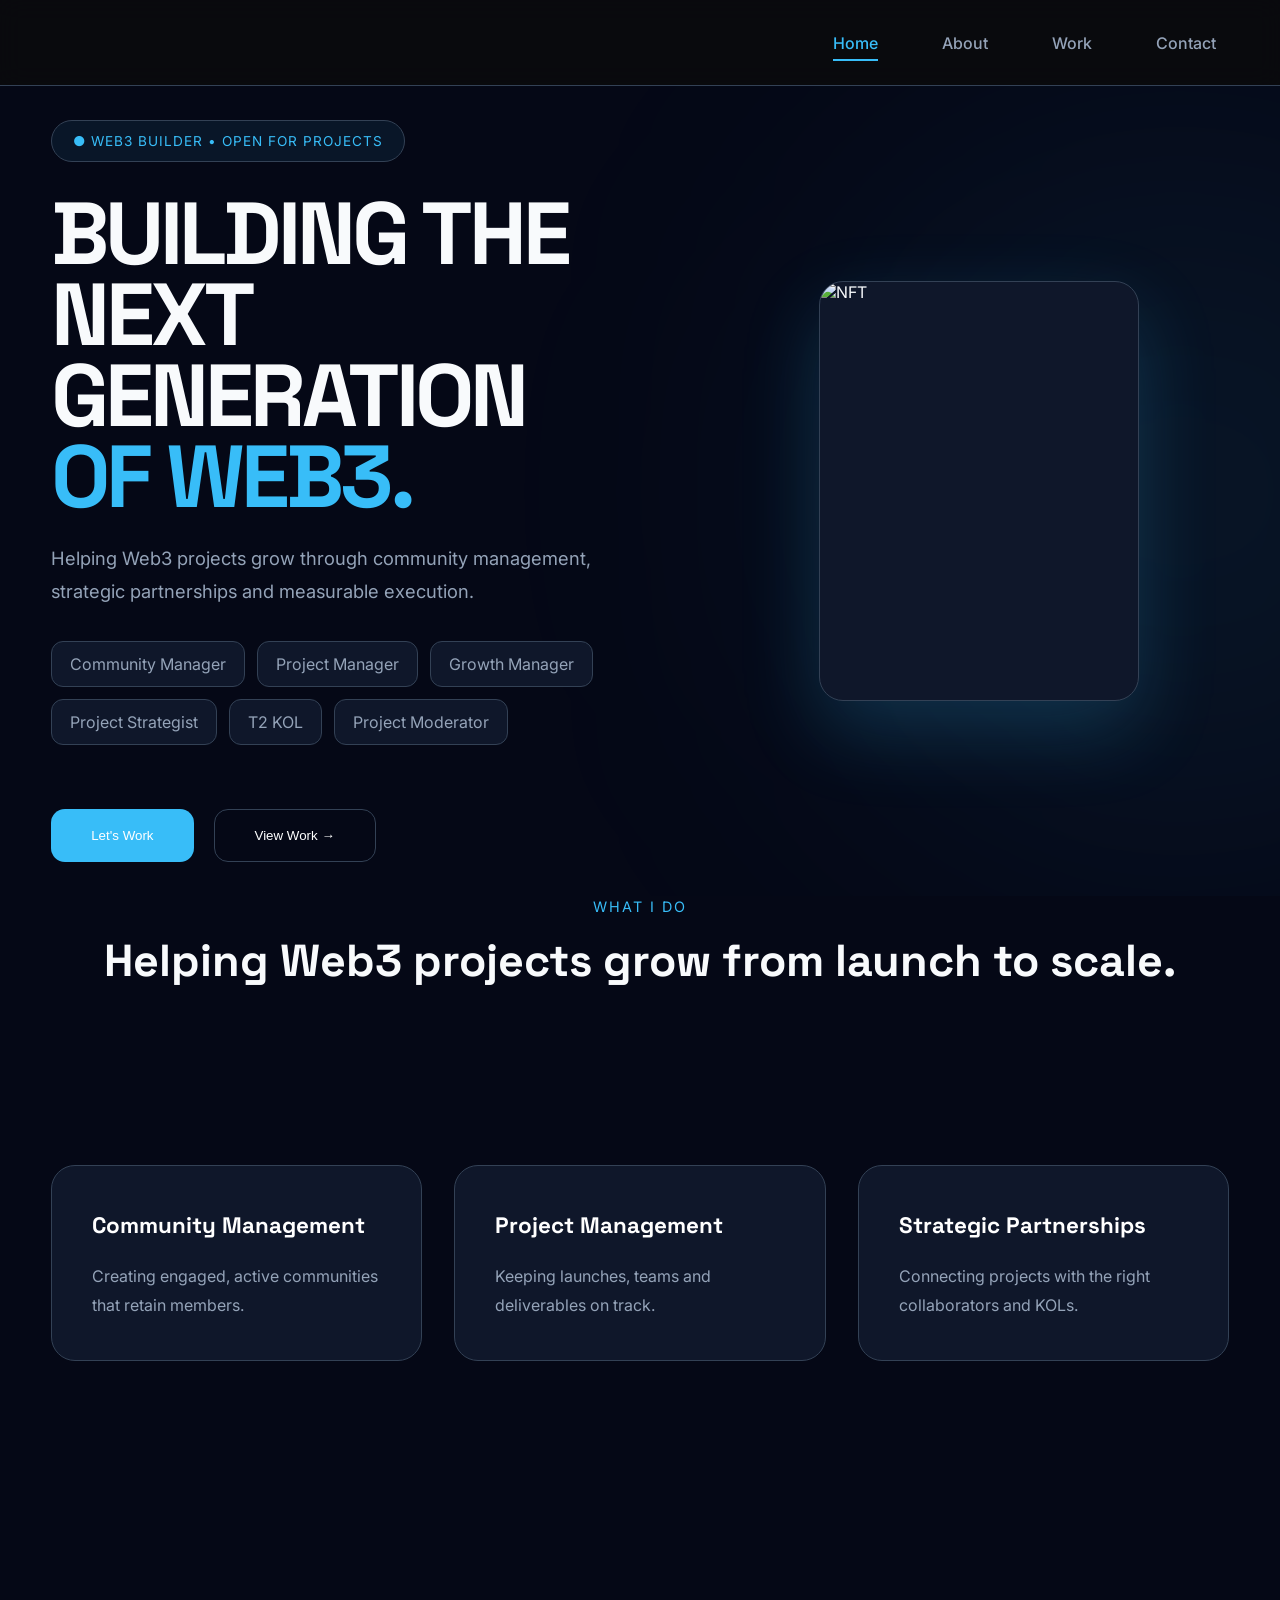
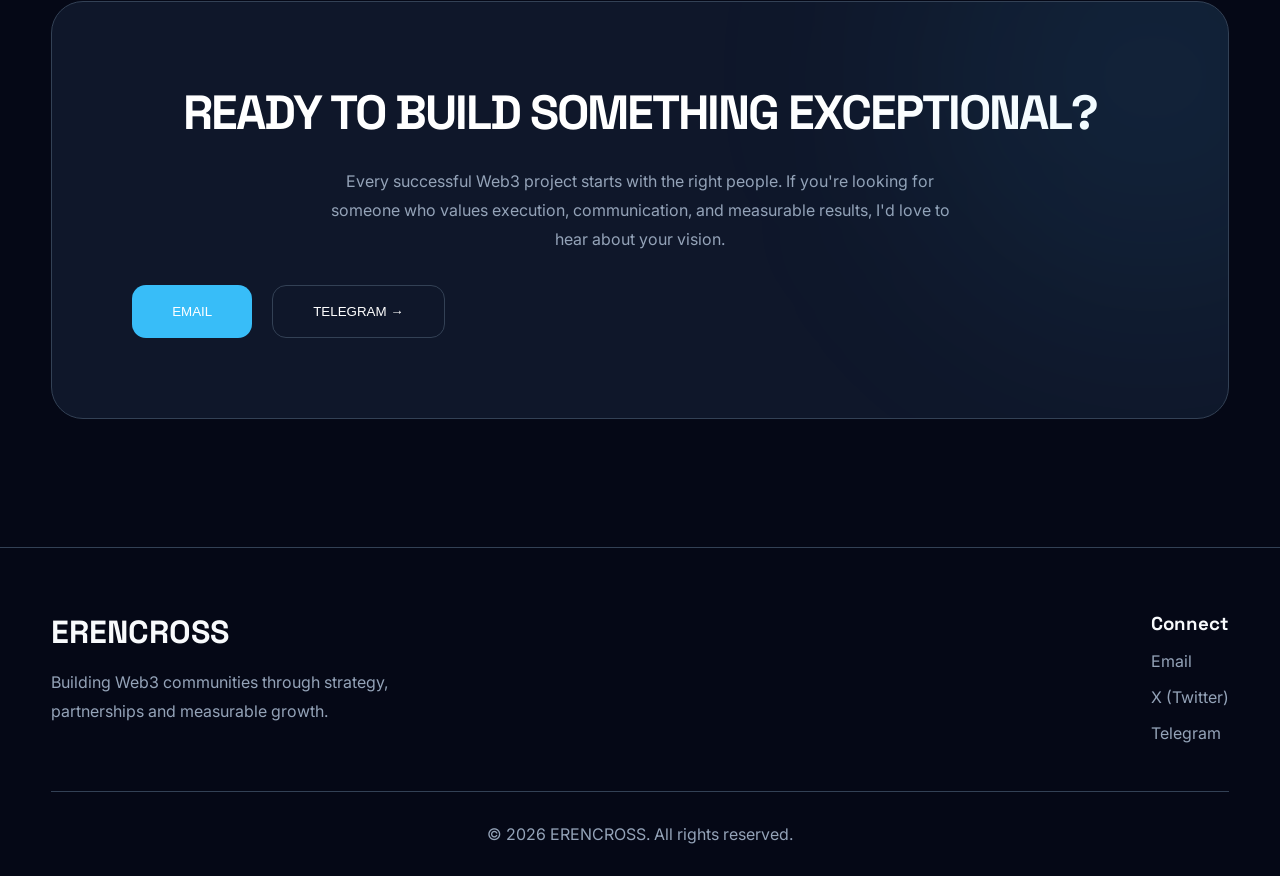
==== index.html @ 11752c8b "initial website commit" ====
<!DOCTYPE html>
<html lang="en">
<head>
    <meta charset="UTF-8">
    <meta name="viewport" content="width=device-width, initial-scale=1.0">
    <title>Document</title>


    <link rel="preconnect" href="https://fonts.googleapis.com">
<link rel="preconnect" href="https://fonts.gstatic.com" crossorigin>
<link href="https://fonts.googleapis.com/css2?family=Inter:wght@300;400;500;600;700&family=Space+Grotesk:wght@300;400;500;600;700&display=swap" rel="stylesheet">

    <link rel="stylesheet" href="style.css">
</head>
<body>
    <header>
    <nav class="nav-bar">
    <a href="index.html" class="logo">ERENCROSS</a>
    <ul class="nav-links">
    <li>
        <a href="home.html" class="active"> Home</a>
    </li>
 <li>
        <a href="about.html" > About</a>
    </li>
 <li>
        <a href="work.html" > Work</a>
    </li>
     <li>
        <a href="contact.html" >Contact</a>
    </li>
    </ul>
    
    


    </nav>
    </header>







    <section class="hero-section">

    <div class="hero">

        <!-- LEFT SIDE -->
        <div class="hero-content">

            <span class="hero-badge">
                ● WEB3 BUILDER • OPEN FOR PROJECTS
            </span>

            <h1>
               BUILDING THE NEXT <br>
                GENERATION <br>
                <span>OF WEB3.</span>
            </h1>

            <p>
                Helping Web3 projects grow through community management,
                strategic partnerships and measurable execution.
            </p>

            <div class="work-label">

                <span class="label">Community Manager</span>

                <span class="label">Project Manager</span>

                <span class="label">Growth Manager</span>
                <span class="label">Project Strategist</span>

                <span class="label">T2 KOL</span>

                <span class="label">Project Moderator</span>

            </div>

            <div class="buttons">

                <button class="primary">
                    Let's Work
                </button>

                <button class="secondary">
                    View Work →
                </button>

            </div>

        </div>





        <!-- RIGHT SIDE -->

        <div class="hero-image">

            <div class="card-container">

                <div class="card">

                    <div class="front">

                        <img
                            src="/Erencross/images/erennft.jpeg"
                            alt="NFT"
                            class="nft"
                        >

                    </div>

                    <div class="back">

                        <h2>ERENCROSS</h2>

                        <p>
                            Community Builder<br>
                            Web3 Strategist
                        </p>

                    </div>

                </div>

            </div>

        </div>

    </div>

</section>
 <div class="section-heading">
    <span>WHAT I DO</span>
    <h2>Helping Web3 projects grow from launch to scale.</h2>
</div>


<section class="services-wrapper hidden">
    <div class="services-container">
       
        <div class="service-card">
            <h2>Community Management</h2>
            Creating engaged, active communities that retain members.
        </div>
         <div class="service-card">
            <h2>Project Management</h2>
            Keeping launches, teams and deliverables on track.
        </div>
         <div class="service-card">
            <h2>Strategic Partnerships</h2>
           Connecting projects with the right collaborators and KOLs.
        </div>




    </div>
</section>




<section class="CTA hidden">
<h1> READY TO BUILD SOMETHING EXCEPTIONAL?</h1> 
<p>

Every successful Web3 project starts with the right people. 
If you're looking for someone who values execution,
 communication, and measurable results,
 I'd love to hear about your vision.
</p>
  <div class="buttons">

                <button class="primary">
                    EMAIL
                </button>

                <button class="secondary">
                   TELEGRAM →
                </button>

            </div>
 
             



</section>













<footer class="hidden">

    <div class="footer-container">

        <div class="footer-brand">

            <a href="index.html" class="footer-logo">
                ERENCROSS
            </a>

            <p>
                Building Web3 communities through strategy,
                partnerships and measurable growth.
            </p>

        </div>


        <div class="footer-links">

            <h3>Connect</h3>

            <ul>

                <li>
                    <a href="mailto:ereninvestor@gmail.com">
                        Email
                    </a>
                </li>

                <li>
                    <a href="https://x.com/erencross_1?s=21" target="_blank">
                        X (Twitter)
                    </a>
                </li>

                <li>
                    <a href="#">
                        Telegram
                    </a>
                </li>

            </ul>

        </div>

    </div>

    <div class="footer-bottom">

        <p>
            © 2026 ERENCROSS. All rights reserved.
        </p>

    </div>

</footer>

    <script src="script.js"></script>
</body>
</html>
---- style.css ----
:root{
    --bg: #050816;
    --surface: #0F172A;
    --surface-light: #1E293B;

    --text: #F8FAFC;
    --muted: #94A3B8;

    --accent: #38BDF8;
    --accent-hover: #7DD3FC;

    --border: #334155;

    --shadow: rgba(56,189,248,.2);
}



*{
    margin: 0;
    padding: 0;
    box-sizing: border-box;
}
html{
    scroll-behavior: smooth;
}

body{
   background:var(--bg);
   font-family: "Inter", sans-serif;

}

h1,
h2,
h3 {
    font-family: "Space Grotesk", sans-serif;
}
.active{
    color: var(--accent);
}


.logo{
    background-image: url(/Erencross/images/goku.im.webp);
    background-repeat: no-repeat;
    background-size: cover;
    -webkit-text-fill-color: transparent;
    background-clip: text;
    font-size: 2rem;
    letter-spacing: -1px;
    font-weight: 700;
    transition:.4s ease;
}

.logo:hover{

    transform:scale(1.05);

    filter:drop-shadow(0 0 10px rgba(56,189,248,.5));

}





ul{
    list-style: none;
}
a{
    text-decoration: none;
    color: inherit;
}


header{
    width: 100%;
    border-bottom: 1px solid var(--border);
     position:sticky;
    top:0;

    background:rgba(11,11,11,.75);

    backdrop-filter:blur(12px);
    -webkit-backdrop-filter:blur(12px);

    z-index:1000;
}
.nav-bar{
    width:min(1200px,90%);
    height:85px;

    margin:auto;

    display:flex;
    justify-content:space-between;
    align-items:center;

}
.nav-links{
    display:flex;
    align-items:center;
    gap:4rem;
}

.nav-links a{
    color:var(--muted);
    font-size:1rem;
    font-weight:500;

    transition:.3s ease;
}


.nav-links a{
    position:relative;
}

.nav-links a::after{
    content:"";

    position:absolute;
    left:0;
    bottom:-8px;

    width:0%;
    height:2px;

    background:var(--accent);

    transition:.35s ease;
}

.nav-links a:hover{
    color:var(--text);
}

.nav-links a:hover::after{
    width:100%;
}

.active{
    color:var(--accent)!important;
}

.active::after{
    width:100%!important;
}

.hero-section{
    color: var(--text);
     min-height:calc(100vh - 90px);

    display:flex;
    align-items:center;
    position:relative;

    overflow:hidden;

}

.hero-section::before{

    content:"";

    position:absolute;

    width:700px;

    height:700px;

    border-radius:50%;

    background:rgba(56,189,248,.08);

    filter:blur(150px);

    right:-250px;

    top:50%;

    transform:translateY(-50%);

}
.hero{

    width:min(1200px,92%);
    margin:auto;

    display:grid;
    grid-template-columns:1.2fr 1fr;

    align-items:center;

    gap:5rem;
}
.hero-content{
    display:flex;
    flex-direction:column;
    justify-content:center;
}
.hero-badge{
    display:inline-flex;
    align-self:flex-start;

    padding:.75rem 1.3rem;

    border:1px solid var(--border);

    border-radius:999px;

    background:rgba(56,189,248,.08);

    color:var(--accent);

    font-size:.85rem;

    letter-spacing:1px;

    margin-bottom:2rem;
}
.hero-content h1{

    font-size:5.5rem;

    line-height:.92;

    font-weight:700;

    letter-spacing:-4px;

    margin-bottom:1.5rem;
}
.hero-content h1 span{

    color:var(--accent);

}
.hero-content p{

    max-width:560px;

    color:var(--muted);

    font-size:1.15rem;

    line-height:1.8;
}
.hero-image{

    display:flex;

    justify-content:center;

    align-items:center;

}
.nft{

    width:100%;

    height:100%;

    object-fit:cover;
}


.card-container{

    width:320px;
    height:420px;

    perspective:1200px;

}
.card{
    position: absolute;
    width:320px;
    height:420px;
    transform-style:preserve-3d ;
    transition: all 0.5s ease;
    background-color: #94A3B8;
     border-radius:24px;

    overflow:hidden;

    border:1px solid var(--border);

    background:var(--surface);

    box-shadow:0 30px 80px var(--shadow);

}
.card:hover{
    transform: rotateY(180deg);
}
.front{
   
     width:320px;
    height:420px;
    
   backface-visibility: hidden;

}
.back{
  
      width:320px;
    height:420px;
    
   backface-visibility: hidden;
  transform: rotateY(180deg);

}
.front,
.back{

    position:absolute;

    inset:0;

    backface-visibility:hidden;

}

.work-label{

    display:flex;

    flex-wrap:wrap;

    gap:12px;

    margin:2rem 0;

}

.label{

    padding:12px 18px;

    border:1px solid var(--border);

    border-radius:12px;

    color:var(--muted);

    background:var(--surface);

    transition:.3s;

}


.label:hover{

    border-color:var(--accent);

    color:white;

    transform:translateY(-3px);

}


.buttons{

    display:flex;

    gap:20px;

    margin-top:2rem;
     font-family:inherit;

    font-size:1rem;

    transition:.35s ease;

}

.primary{

    background:var(--accent);

    color:white;

    border:none;

    padding:18px 40px;

    border-radius:14px;

    cursor:pointer;

}


.secondary{

    background:transparent;

    color:white;

    border:1px solid var(--border);

    padding:18px 40px;

    border-radius:14px;

    cursor:pointer;

}
.primary:hover{

    transform:translateY(-4px);

    background:var(--accent-hover);

    box-shadow:0 15px 40px var(--shadow);

}
.secondary:hover{

    transform:translateY(-4px);

    border-color:var(--accent);

    background:rgba(56,189,248,.08);

}


.CTA{

    width:min(1200px,92%);

    margin:8rem auto;

    padding:5rem;

    background:var(--surface);

    border:1px solid var(--border);

    border-radius:32px;

    text-align:center;

    color:white;

    position:relative;

    overflow:hidden;
}

.CTA::before{

    content:"";

    position:absolute;

    width:450px;

    height:450px;

    border-radius:50%;

    background:rgba(56,189,248,.08);

    filter:blur(120px);

    right:-150px;

    top:-150px;

}
.CTA h1{

    font-size:3rem;

    margin-bottom:1.5rem;

    letter-spacing:-2px;
}
.CTA p{

    width:min(650px,100%);

    margin:auto;

    color:var(--muted);

    line-height:1.8;
}

.services-wrapper{
     color: white;
      padding:7rem 0;
}
.services-container{

    width:min(1200px,92%);

    margin:auto;

    display:grid;

    grid-template-columns:repeat(3,1fr);

    gap:2rem;
}
.service-card{

    background:var(--surface);

    border:1px solid var(--border);

    border-radius:24px;

    padding:2.5rem;

    transition:.35s;

}
.service-card:hover{

    transform:translateY(-10px);

    border-color:var(--accent);

}
.service-card h2{

    margin-bottom:1rem;

    color:white;

    font-size:1.4rem;
}
.service-card{

    color:var(--muted);

    line-height:1.8;
}
.section-heading{
    width:min(1200px,92%);
    margin:0 auto 4rem;
    text-align:center;
}

.section-heading span{
    color:var(--accent);
    font-size:.9rem;
    letter-spacing:2px;
    text-transform:uppercase;
}

.section-heading h2{
    margin-top:1rem;
    font-size:2.8rem;
    color:var(--text);
}
footer{

    margin-top:8rem;

    border-top:1px solid var(--border);

    padding:4rem 0 2rem;

}
.footer-container{

    width:min(1200px,92%);

    margin:auto;

    display:flex;

    justify-content:space-between;

    gap:4rem;

    flex-wrap:wrap;

}
.footer-logo{

    font-family:"Space Grotesk",sans-serif;

    font-size:2rem;

    font-weight:700;

    color:var(--text);

}
.footer-brand p{

    color:var(--muted);

    max-width:420px;

    margin-top:1rem;

    line-height:1.8;

}
.footer-links h3{

    margin-bottom:1rem;

    color:var(--text);

}
.footer-links ul{

    display:flex;

    flex-direction:column;

    gap:1rem;

}
.footer-links a{

    color:var(--muted);

    transition:.3s;

}
.footer-links a:hover{

    color:var(--accent);

    padding-left:6px;

}
.footer-bottom{

    width:min(1200px,92%);

    margin:3rem auto 0;

    padding-top:2rem;

    border-top:1px solid var(--border);

    text-align:center;

    color:var(--muted);

}



/*MY ANIMATIONS YAY*/


.hero-content{

animation:fadeLeft 1s ease forwards;

}

.hero-image{

animation:fadeRight 1s ease forwards;

}
@keyframes fadeLeft{

from{

opacity:0;
transform:translateX(-60px);

}

to{

opacity:1;
transform:translateX(0);

}

}

@keyframes fadeRight{

from{

opacity:0;
transform:translateX(60px);

}

to{

opacity:1;
transform:translateX(0);

}

}

.card-container{

animation:float 5s ease-in-out infinite;

}
@keyframes float{

0%{

transform:translateY(0);

}

50%{

transform:translateY(-18px);

}

100%{

transform:translateY(0);

}

}

.hero-section::before{

animation:pulse 8s infinite alternate;

}


@keyframes pulse{

from{

transform:translateY(-50%) scale(1);

opacity:.5;

}

to{

transform:translateY(-50%) scale(1.3);

opacity:.9;

}

}

.primary,
.secondary{

transition:.35s;

}

.primary:hover{

transform:translateY(-5px);

box-shadow:0 15px 35px rgba(56,189,248,.35);

}

.secondary:hover{

transform:translateY(-5px);

border-color:var(--accent);

}


header{

animation:dropNav .8s ease;

}

@keyframes dropNav{

from{

opacity:0;

transform:translateY(-30px);

}

to{

opacity:1;

transform:translateY(0);

}

}

.logo:hover{

transform:scale(1.08) rotate(-2deg);

}

.work-card{

transition:.4s;

}

.work-card:hover{

transform:translateY(-12px);

box-shadow:0 20px 45px rgba(56,189,248,.25);

}


.services{

transition:.35s;

}

.services:hover{

transform:translateY(-8px);

border-color:var(--accent);

}

.contact-card{

transition:.4s;

}

.contact-card:hover{

transform:translateY(-8px);

box-shadow:0 18px 40px rgba(56,189,248,.25);

}

.hidden{

opacity:0;

transform:translateY(80px);

transition:all .8s ease;

}

.show{

opacity:1;

transform:translateY(0);

}
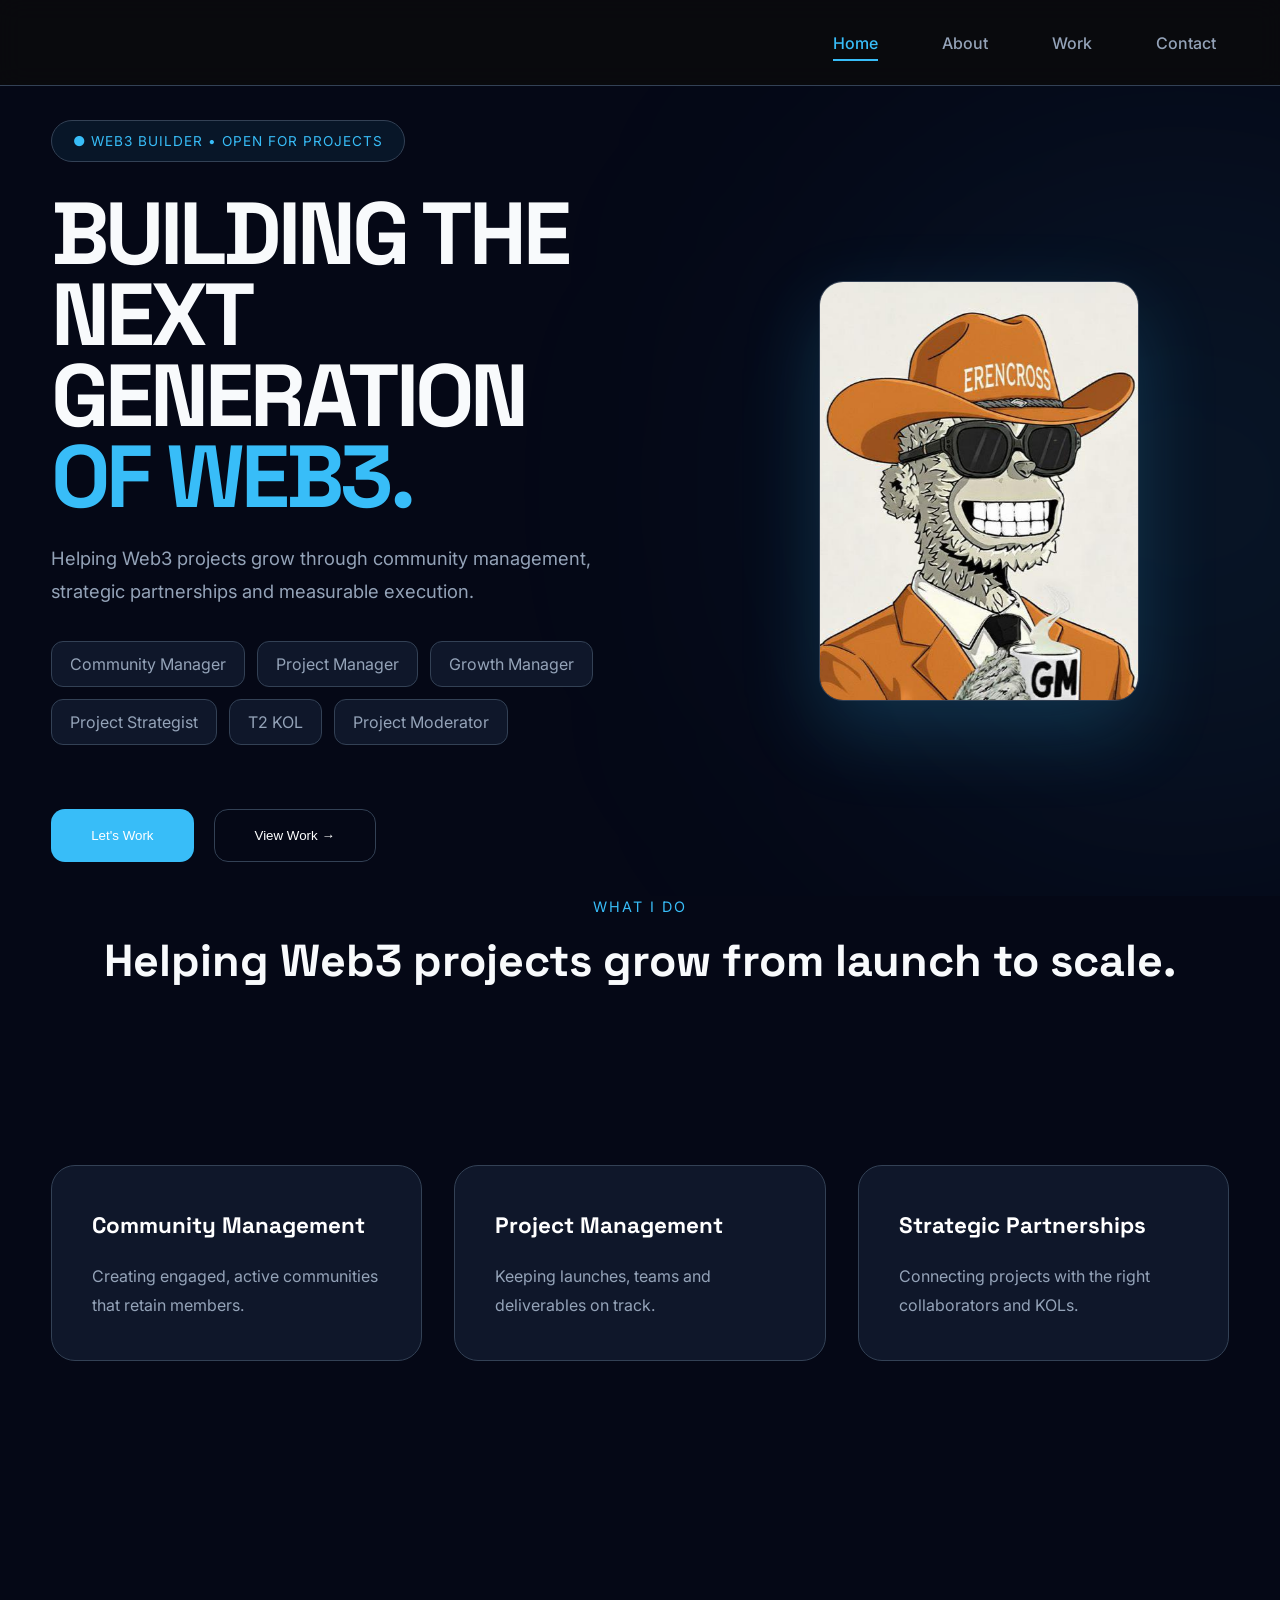
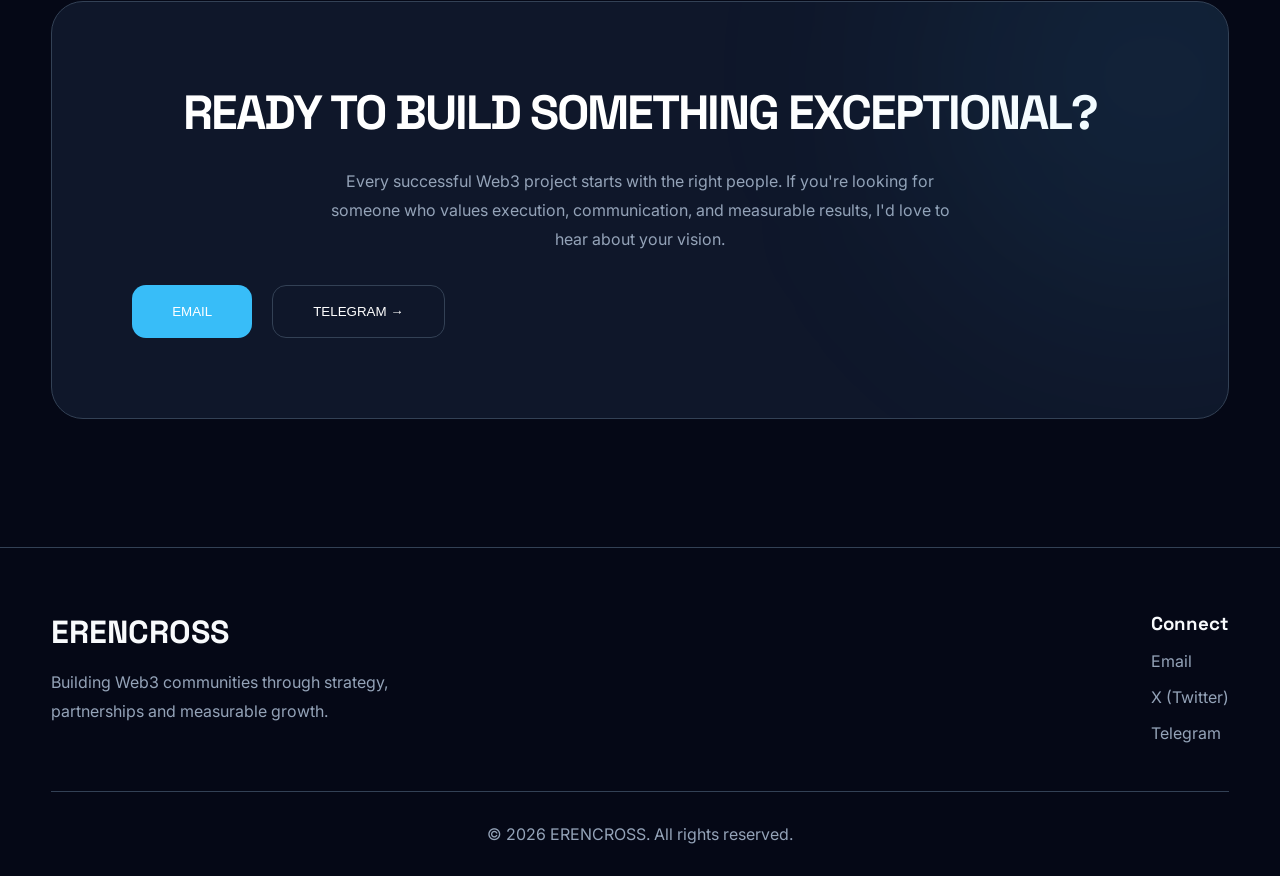
==== commit 3d8ff0bf: "fix nav toggle and mobile responsiveness" ====
--- a/index.html
+++ b/index.html
@@ -15,28 +15,18 @@
 <body>
     <header>
     <nav class="nav-bar">
-    <a href="index.html" class="logo">ERENCROSS</a>
-    <ul class="nav-links">
-    <li>
-        <a href="home.html" class="active"> Home</a>
-    </li>
- <li>
-        <a href="about.html" > About</a>
-    </li>
- <li>
-        <a href="work.html" > Work</a>
-    </li>
-     <li>
-        <a href="contact.html" >Contact</a>
-    </li>
-    </ul>
-    
-    
-
-
+        <a href="index.html" class="logo">ERENCROSS</a>
+        <ul class="nav-links">
+            <li><a href="index.html" class="active">Home</a></li>
+            <li><a href="about.html" >About</a></li>
+            <li><a href="work.html">Work</a></li>
+            <li><a href="contact.html">Contact</a></li>
+        </ul>
+        <button class="nav-toggle" aria-label="Toggle menu">
+            <span></span><span></span><span></span>
+        </button>
     </nav>
-    </header>
-
+</header>
 
 
 
@@ -109,7 +99,7 @@
                     <div class="front">
 
                         <img
-                            src="/Erencross/images/erennft.jpeg"
+                            src="/images/erennft.jpeg"
                             alt="NFT"
                             class="nft"
                         >
--- a/style.css
+++ b/style.css
@@ -875,4 +875,161 @@
 
 transform:translateY(0);
 
+}
+
+
+
+
+/* =====================================================
+   RESPONSIVE FIXES — append this whole block to the
+   END of your existing style.css
+===================================================== */
+
+/* ---------- Hamburger button (hidden on desktop) ---------- */
+.nav-toggle{
+    display:none;
+    flex-direction:column;
+    justify-content:space-between;
+    width:26px;
+    height:20px;
+    background:transparent;
+    border:none;
+    cursor:pointer;
+    z-index:1100;
+}
+.nav-toggle span{
+    display:block;
+    height:2px;
+    width:100%;
+    background:var(--text);
+    border-radius:2px;
+    transition:.3s ease;
+}
+.nav-toggle.open span:nth-child(1){
+    transform:translateY(9px) rotate(45deg);
+}
+.nav-toggle.open span:nth-child(2){
+    opacity:0;
+}
+.nav-toggle.open span:nth-child(3){
+    transform:translateY(-9px) rotate(-45deg);
+}
+
+/* ---------- Tablet / small desktop (<=1024px) ---------- */
+@media (max-width:1024px){
+    .hero{
+        grid-template-columns:1fr;
+        gap:3rem;
+        text-align:center;
+    }
+    .hero-content{
+        align-items:center;
+    }
+    .hero-badge{
+        align-self:center;
+    }
+    .hero-content h1{
+        font-size:clamp(2.8rem,6vw,4.5rem);
+        letter-spacing:-2px;
+    }
+    .hero-content p{
+        max-width:100%;
+        margin:0 auto;
+    }
+    .work-label,
+    .buttons{
+        justify-content:center;
+    }
+    .hero-image{
+        order:-1;
+    }
+    .services-container{
+        grid-template-columns:repeat(2,1fr);
+    }
+}
+
+/* ---------- Mobile (<=768px) ---------- */
+@media (max-width:768px){
+    .nav-toggle{
+        display:flex;
+    }
+    .nav-links{
+        position:fixed;
+        top:85px;
+        left:0;
+        right:0;
+        flex-direction:column;
+        align-items:flex-start;
+        gap:1.5rem;
+        padding:2rem 1.5rem;
+        background:var(--surface);
+        border-bottom:1px solid var(--border);
+        transform:translateY(-150%);
+        opacity:0;
+        transition:.3s ease;
+        z-index:1000;
+    }
+    .nav-links.open{
+        transform:translateY(0);
+        opacity:1;
+    }
+
+    .hero-content h1{
+        font-size:clamp(2.2rem,9vw,3.2rem);
+        letter-spacing:-1px;
+    }
+    .hero-content p{
+        font-size:1rem;
+    }
+    .card-container,
+    .card,
+    .front,
+    .back{
+        width:min(320px,80vw);
+        height:min(420px,105vw);
+    }
+    .buttons{
+        flex-direction:column;
+        width:100%;
+    }
+    .primary,
+    .secondary{
+        width:100%;
+        text-align:center;
+        padding:16px 20px;
+    }
+    .services-container{
+        grid-template-columns:1fr;
+    }
+    .CTA{
+        padding:2.5rem 1.5rem;
+        margin:4rem auto;
+    }
+    .CTA h1{
+        font-size:2rem;
+    }
+    .footer-container{
+        flex-direction:column;
+        gap:2rem;
+    }
+    .section-heading h2{
+        font-size:2rem;
+    }
+}
+
+/* ---------- Small phones (<=420px) ---------- */
+@media (max-width:420px){
+    .nav-bar{
+        width:92%;
+    }
+    .hero{
+        width:92%;
+    }
+    .work-label{
+        gap:8px;
+    }
+    .label{
+        padding:10px 14px;
+        font-size:.85rem;
+    }
 }
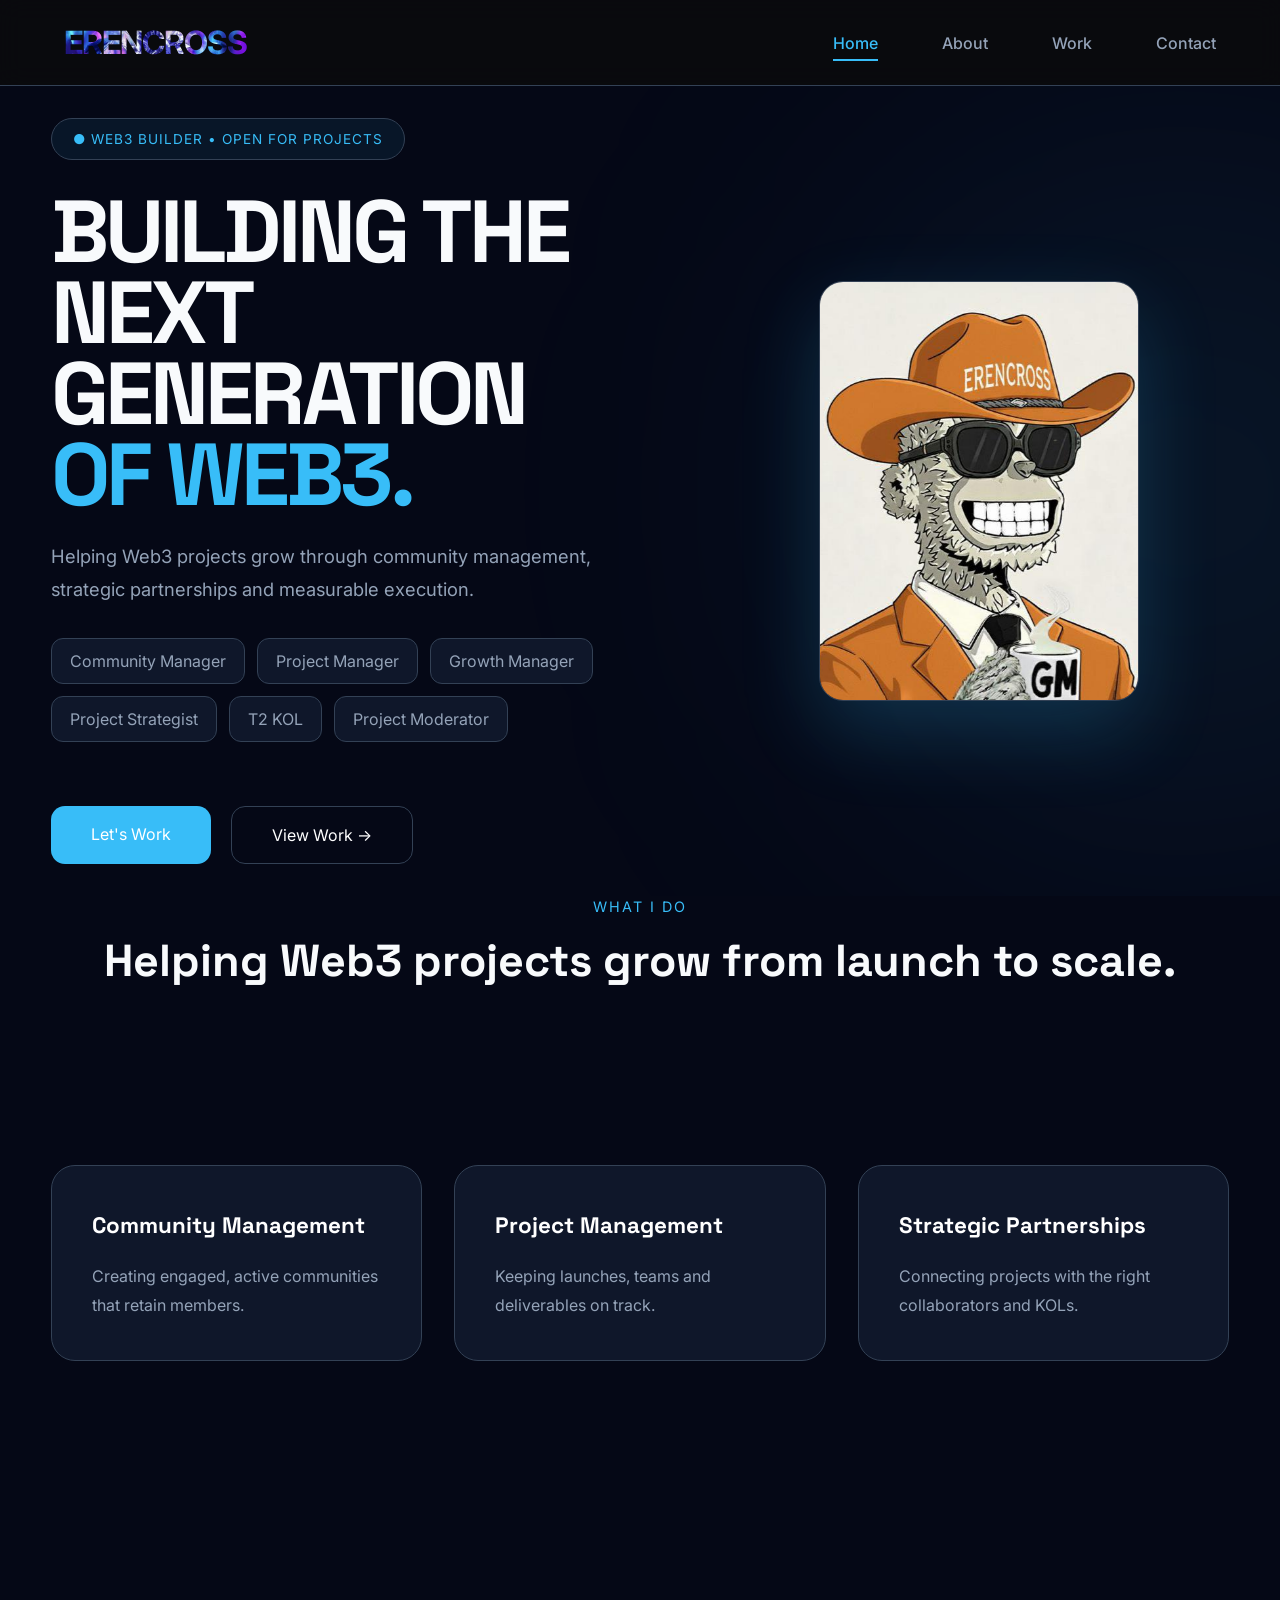
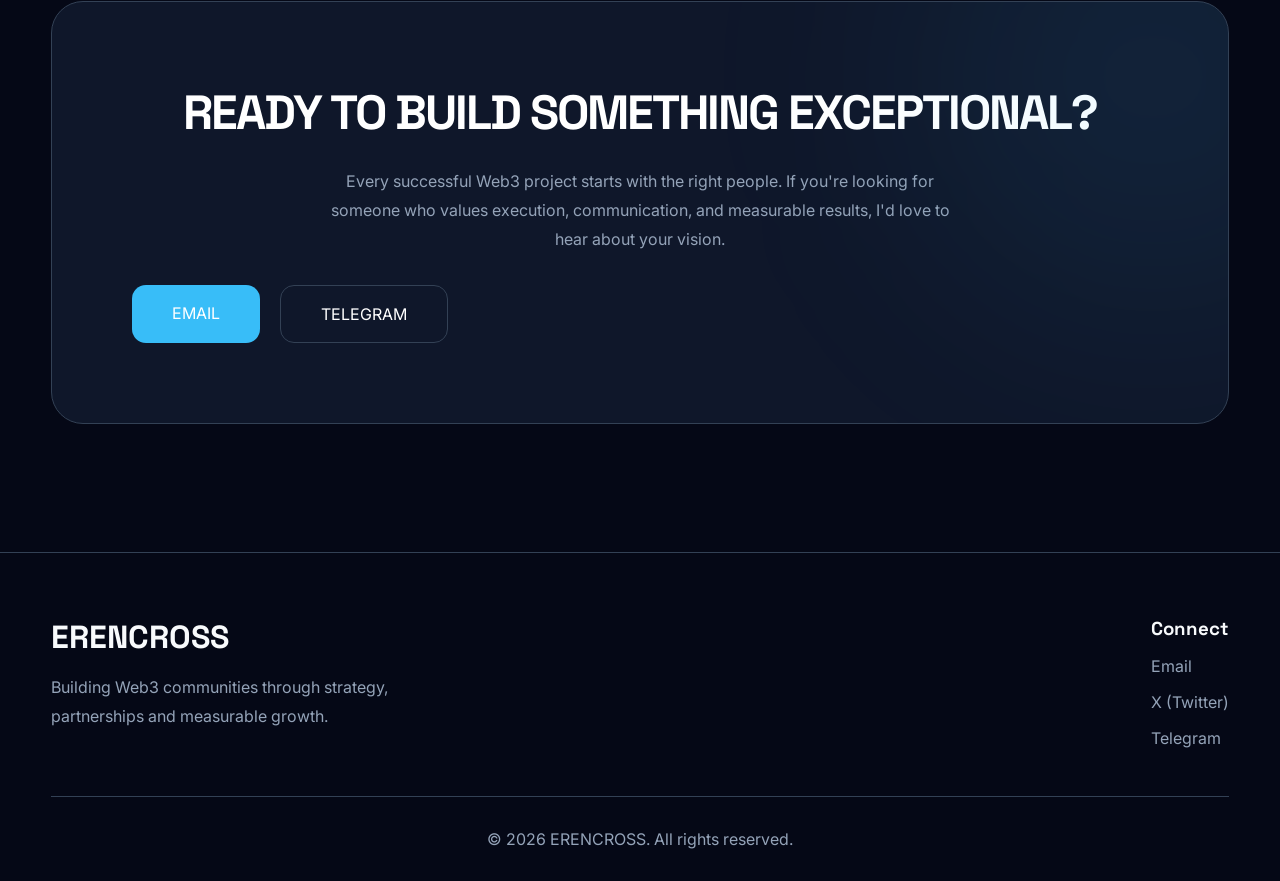
==== commit a0dbdc54: "check links" ====
--- a/index.html
+++ b/index.html
@@ -69,19 +69,19 @@
                 <span class="label">Project Moderator</span>
 
             </div>
-
-            <div class="buttons">
-
-                <button class="primary">
-                    Let's Work
-                </button>
-
-                <button class="secondary">
-                    View Work →
-                </button>
-
-            </div>
-
+<div class="buttons">
+
+    <a href="contact.html" class="primary">
+        Let's Work
+    </a>
+
+    <a href="
+https://t.me/ERENCROSS_POW
+" class="secondary">
+        View Work →
+    </a>
+
+</div>
         </div>
 
 
@@ -99,7 +99,7 @@
                     <div class="front">
 
                         <img
-                            src="/images/erennft.jpeg"
+                            src="images/erennft.jpeg"
                             alt="NFT"
                             class="nft"
                         >
@@ -166,17 +166,17 @@
  communication, and measurable results,
  I'd love to hear about your vision.
 </p>
-  <div class="buttons">
-
-                <button class="primary">
-                    EMAIL
-                </button>
-
-                <button class="secondary">
-                   TELEGRAM →
-                </button>
-
-            </div>
+ <div class="buttons">
+
+    <a href="mailto:ereninvestor@gmail.com" class="primary">
+        EMAIL
+    </a>
+
+    <a href="https://t.me/erencross" class="secondary">
+        TELEGRAM
+    </a>
+
+</div>
  
              
 
@@ -233,7 +233,7 @@
                 </li>
 
                 <li>
-                    <a href="#">
+                    <a href="https://t.me/erencross">
                         Telegram
                     </a>
                 </li>
--- a/style.css
+++ b/style.css
@@ -43,7 +43,7 @@
 
 
 .logo{
-    background-image: url(/Erencross/images/goku.im.webp);
+    background-image: url(images/goku.im.webp);
     background-repeat: no-repeat;
     background-size: cover;
     -webkit-text-fill-color: transparent;
